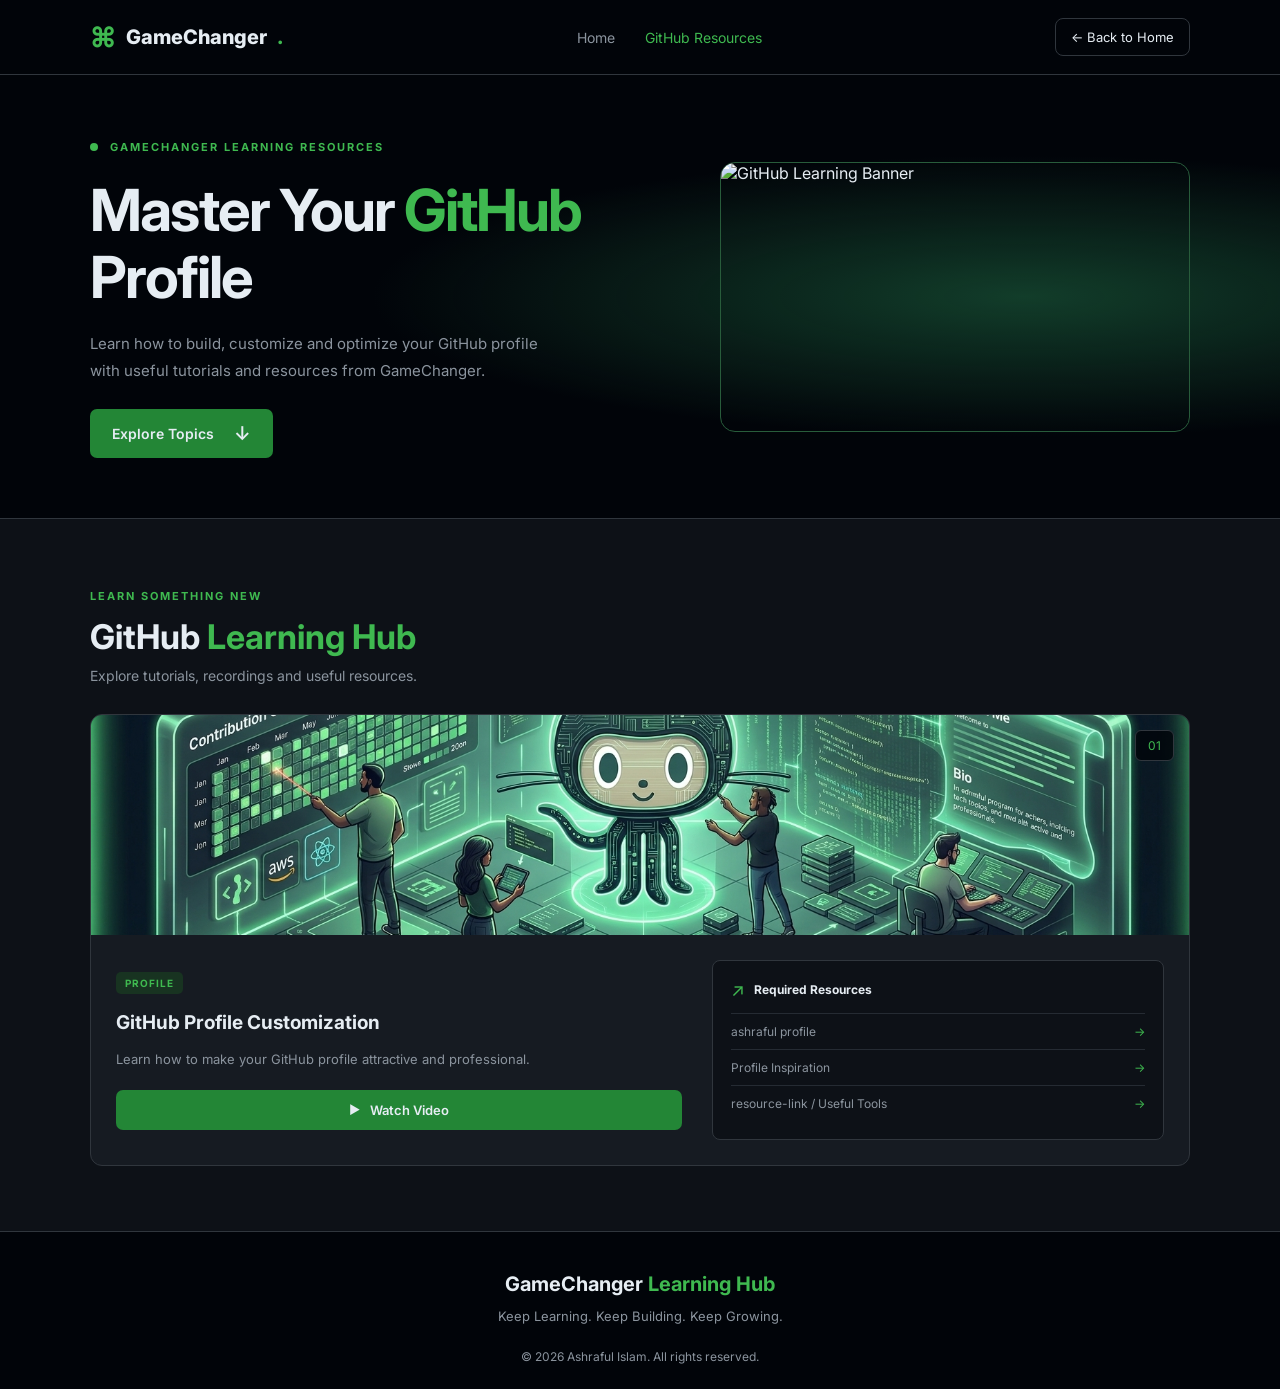
==== github.html @ 58d52b9a "game changer" ====
<!DOCTYPE html>
<html lang="en">
<head>
  <meta charset="UTF-8">
  <meta name="viewport" content="width=device-width, initial-scale=1.0">

  <title>GitHub Resources | GameChanger</title>

  <link rel="stylesheet" href="style/github.css">
</head>

<body>

  <!-- Navbar -->
  <header class="navbar">
    <a href="index.html" class="logo">
      <span class="logo-icon">⌘</span>
      GameChanger<span class="green">.</span>
    </a>

    <nav class="nav-links">
      <a href="index.html">Home</a>
      <a href="#topics" class="active">GitHub Resources</a>
    </nav>

    <a href="index.html" class="back-btn">← Back to Home</a>
  </header>


  <main>

    <!-- GitHub Hero -->
    <section class="github-hero">

      <div class="hero-content">
        <span class="hero-label">
          <span class="status-dot"></span>
          GAMECHANGER LEARNING RESOURCES
        </span>

        <h1>
          Master Your <span>GitHub</span> Profile
        </h1>

        <p>
          Learn how to build, customize and optimize
          your GitHub profile with useful tutorials
          and resources from GameChanger.
        </p>

        <a href="#topics" class="explore-btn">
          Explore Topics <span>↓</span>
        </a>
      </div>

      <div class="hero-art">
        <img
          src="../images/github-banner.jpg"
          alt="GitHub Learning Banner"
        >
      </div>

    </section>


    <!-- Topics Section -->
    <section class="topics-section" id="topics">

      <div class="section-heading">
        <div>
          <span class="section-label">LEARN SOMETHING NEW</span>
          <h2>GitHub <span>Learning Hub</span></h2>
          <p>
            Explore tutorials, recordings and useful resources.
          </p>
        </div>

      
      </div>


      <!-- Cards -->
      <div class="topic-grid" id="topicGrid">

        <!-- Card 1 -->
        <article class="topic-card">

          <div class="topic-image">
            <img
              src="../images/github-card.jpg"
              alt="GitHub Profile"
            >
            <span class="topic-number">01</span>
          </div>

          <div class="topic-content">
           <div class="right-topic">
            <span class="topic-tag">PROFILE</span>

            <h3>GitHub Profile Customization</h3>

            <p>
              Learn how to make your GitHub profile
              attractive and professional.
            </p>

            <a href="https://drive.google.com/file/d/17AgTu_vBeAfygV_lYhA2cY9wk18otj38/view" target="_blank" class="video-link">
              <span>▶</span> Watch Video
            </a>
           </div>

            <div class="resource-box">
              <div class="resource-title">
                <span>↗</span>
                <strong>Required Resources</strong>
              </div>

              <a href="https://github.com/ashraful-islam11" target="_blank">
                ashraful profile <span>→</span>
              </a>

              <a href="https://github.com/touhidcodes" target="_blank">
                Profile Inspiration <span>→</span>
              </a>

              <a href="https://github.com/touhidcodes/github-readme-profile" target="_blank">
               resource-link / Useful Tools <span>→</span>
              </a>
            </div>
          </div>

        </article>

      </div>

    

    </section>

  </main>


  <!-- Footer -->
  <footer class="footer">
    <h3>GameChanger <span>Learning Hub</span></h3>
    <p>Keep Learning. Keep Building. Keep Growing.</p>
    <p class="copyright">
      © 2026 Ashraful Islam. All rights reserved.
    </p>
  </footer>


  <script src="js/github.js"></script>

</body>
</html>
---- style/github.css ----
/* Google Font */
@import url('https://fonts.googleapis.com/css2?family=Inter:wght@400;500;600;700;800&display=swap');


/* Reset */
* {
  margin: 0;
  padding: 0;
  box-sizing: border-box;
}

html {
  scroll-behavior: smooth;
}

body {
  font-family: 'Inter', sans-serif;
  background: #0d1117;
  color: #e6edf3;
}

a {
  text-decoration: none;
  color: inherit;
}


/* Colors */
:root {
  --bg: #0d1117;
  --card: #161b22;
  --border: #30363d;
  --text: #e6edf3;
  --muted: #8b949e;
  --green: #3fb950;
  --green-dark: #238636;
}


/* Navbar */
.navbar {
  height: 75px;
  padding: 0 7%;
  display: flex;
  align-items: center;
  justify-content: space-between;
  background: #010409;
  border-bottom: 1px solid var(--border);
  position: sticky;
  top: 0;
  z-index: 100;
}

.logo {
  display: flex;
  align-items: center;
  gap: 10px;
  font-size: 20px;
  font-weight: 800;
}

.logo-icon {
  font-size: 28px;
  color: var(--green);
}

.green {
  color: var(--green);
}

.nav-links {
  display: flex;
  gap: 30px;
}

.nav-links a {
  color: var(--muted);
  font-size: 14px;
  transition: 0.3s;
}

.nav-links a:hover,
.nav-links a.active {
  color: var(--green);
}

.back-btn {
  border: 1px solid var(--border);
  border-radius: 8px;
  padding: 10px 15px;
  font-size: 13px;
  transition: 0.3s;
}

.back-btn:hover {
  border-color: var(--green);
  color: var(--green);
}


/* Hero */
.github-hero {
  min-height: 390px;
  padding: 60px 7%;
  display: flex;
  align-items: center;
  justify-content: space-between;
  gap: 40px;
  background:
    radial-gradient(
      ellipse at 80% 50%,
      #123d2a 0%,
      transparent 45%
    ),
    #010409;
  border-bottom: 1px solid var(--border);
}

.hero-content {
  flex: 1;
  max-width: 550px;
}

.hero-label {
  color: var(--green);
  font-size: 11px;
  font-weight: 700;
  letter-spacing: 2px;
}

.status-dot {
  display: inline-block;
  width: 8px;
  height: 8px;
  margin-right: 7px;
  border-radius: 50%;
  background: var(--green);
}

.github-hero h1 {
  margin-top: 22px;
  font-size: clamp(35px, 5vw, 58px);
  line-height: 1.15;
  letter-spacing: -2px;
}

.github-hero h1 span {
  color: var(--green);
}

.github-hero p {
  margin-top: 20px;
  max-width: 450px;
  color: var(--muted);
  font-size: 15px;
  line-height: 1.8;
}

.explore-btn {
  display: inline-flex;
  align-items: center;
  gap: 20px;
  margin-top: 25px;
  padding: 13px 22px;
  background: var(--green-dark);
  border-radius: 7px;
  font-size: 14px;
  font-weight: 600;
  transition: 0.3s;
}

.explore-btn:hover {
  background: #2ea043;
  transform: translateY(-3px);
}

.explore-btn span {
  font-size: 19px;
}

.hero-art {
  flex: 1;
  max-width: 470px;
  height: 270px;
  border: 1px solid #285c3b;
  border-radius: 15px;
  overflow: hidden;
}

.hero-art img {
  width: 100%;
  height: 100%;
  object-fit: cover;
}


/* Topics Section */
.topics-section {
  padding: 65px 7%;
}

.section-heading {
  display: flex;
  justify-content: space-between;
  align-items: flex-end;
  gap: 20px;
  margin-bottom: 30px;
}

.section-label {
  font-size: 11px;
  letter-spacing: 2px;
  color: var(--green);
  font-weight: 700;
}

.section-heading h2 {
  margin-top: 12px;
  font-size: 34px;
}

.section-heading h2 span {
  color: var(--green);
}

.section-heading p {
  margin-top: 10px;
  color: var(--muted);
  font-size: 14px;
}

.topic-count {
  padding: 9px 15px;
  background: #162b1e;
  color: var(--green);
  border: 1px solid #285c3b;
  border-radius: 30px;
  font-size: 12px;
  white-space: nowrap;
}


/* Search */
.search-box {
  width: 100%;
  max-width: 450px;
  height: 48px;
  display: flex;
  align-items: center;
  gap: 12px;
  padding: 0 15px;
  margin-bottom: 30px;
  background: var(--card);
  border: 1px solid var(--border);
  border-radius: 8px;
}

.search-box span {
  font-size: 25px;
  color: var(--muted);
}

.search-box input {
  flex: 1;
  width: 100%;
  border: none;
  outline: none;
  background: transparent;
  color: var(--text);
  font-size: 14px;
}

.search-box:focus-within {
  border-color: var(--green);
}





/* ==============================
   Topic Card
================================ */

.topic-card {
  display: grid;
  grid-template-columns: 1fr;
  background: var(--card);
  border: 1px solid var(--border);
  border-radius: 12px;
  overflow: hidden;
  transition: 0.3s;
}

.topic-card:hover {
  transform: translateY(-6px);
  border-color: #3d8b55;
  box-shadow: 0 12px 35px #00000055;
}


/* Card Image */

.topic-image {
  height: 220px;
  position: relative;
  overflow: hidden;
  background: #1c2530;
}

.topic-image img {
  width: 100%;
  height: 100%;
  object-fit: cover;
  transition: transform 0.4s;
  display: block;
}

.topic-card:hover .topic-image img {
  transform: scale(1.06);
}

.topic-number {
  position: absolute;
  top: 15px;
  right: 15px;
  padding: 7px 12px;
  background: #010409cc;
  border: 1px solid var(--border);
  border-radius: 6px;
  font-size: 12px;
  color: var(--green);
}


/* Card Content */

.topic-content {
  padding: 25px;
  display: grid;
  grid-template-columns: minmax(0, 1fr) minmax(0, 0.8fr);
  align-items: center;
  gap: 30px;
}

.right-topic {
  min-width: 0;
  padding-left: 0;
}

.topic-tag {
  display: inline-block;
  padding: 5px 9px;
  background: #183321;
  color: var(--green);
  border-radius: 5px;
  font-size: 10px;
  font-weight: 700;
  letter-spacing: 1px;
}

.topic-content h3 {
  margin-top: 15px;
  font-size: 19px;
  line-height: 1.5;
}

.right-topic p {
  margin-top: 10px;
  color: var(--muted);
  font-size: 13px;
  line-height: 1.7;
}


/* Video Button */

.video-link {
  display: flex;
  justify-content: center;
  align-items: center;
  gap: 10px;
  width: 100%;
  margin-top: 20px;
  padding: 12px;
  background: var(--green-dark);
  border-radius: 7px;
  font-size: 13px;
  font-weight: 600;
  transition: 0.3s;
}

.video-link:hover {
  background: #2ea043;
}

.video-link span {
  font-size: 12px;
}


/* Resources */

.resource-box {
  width: 100%;
  min-width: 0;
  margin-top: 0;
  padding: 18px;
  background: #0d1117;
  border: 1px solid var(--border);
  border-radius: 8px;
}

.resource-title {
  display: flex;
  align-items: center;
  gap: 9px;
  margin-bottom: 13px;
  font-size: 12px;
}

.resource-title span {
  color: var(--green);
  font-size: 18px;
}

.resource-box > a {
  display: flex;
  justify-content: space-between;
  gap: 10px;
  padding: 10px 0;
  border-top: 1px solid #252b33;
  color: var(--muted);
  font-size: 12px;
  transition: 0.3s;
  overflow-wrap: anywhere;
}

.resource-box > a:hover {
  color: var(--green);
}

.resource-box > a span {
  color: var(--green);
  flex-shrink: 0;
}




/* ==============================
   Responsive Design
================================ */

/* Tablet */

@media (max-width: 900px) {

  .topic-content {
    grid-template-columns: minmax(0, 1fr) minmax(0, 0.8fr);
    gap: 20px;
    padding: 20px;
  }

  .topic-content h3 {
    font-size: 17px;
  }

  .resource-box {
    padding: 14px;
  }

}


/* Small Tablet */

@media (max-width: 700px) {

  .navbar {
    padding: 0 5%;
  }

  .nav-links {
    display: none;
  }

  .logo {
    font-size: 17px;
  }

  .github-hero {
    padding: 45px 5%;
    flex-direction: column;
    align-items: flex-start;
  }

  .hero-art {
    width: 100%;
    max-width: 100%;
    height: 220px;
  }

  .topics-section {
    padding: 45px 5%;
  }

  .section-heading {
    align-items: flex-start;
    flex-direction: column;
  }

  .section-heading h2 {
    font-size: 28px;
  }

  /* Card Content */

  .topic-content {
    grid-template-columns: 1fr;
    gap: 20px;
  }

  .resource-box {
    width: 100%;
  }

}


/* Mobile */

@media (max-width: 550px) {

  .topic-image {
    height: 210px;
  }

  .back-btn {
    font-size: 11px;
    padding: 9px;
  }

  .github-hero h1 {
    font-size: 39px;
  }

  .topic-content {
    padding: 18px;
  }

  .topic-content h3 {
    font-size: 18px;
  }

  .resource-box {
    padding: 15px;
  }

}


/* Small Mobile */

@media (max-width: 380px) {

  .topic-content {
    padding: 14px;
    gap: 18px;
  }

  .topic-image {
    height: 170px;
  }

  .github-hero h1 {
    font-size: 32px;
  }

  .topic-content h3 {
    font-size: 16px;
  }

  .resource-box > a {
    font-size: 11px;
  }

  .video-link {
    font-size: 12px;
  }

}


/* Footer */
.footer {
  padding: 40px 7% 25px;
  text-align: center;
  background: #010409;
  border-top: 1px solid var(--border);
}

.footer h3 {
  font-size: 20px;
}

.footer h3 span {
  color: var(--green);
}

.footer > p {
  margin-top: 12px;
  color: var(--muted);
  font-size: 13px;
}

.footer .copyright {
  margin-top: 25px;
  font-size: 12px;
}


/* Responsive */
@media (max-width: 1000px) {
  .topic-grid {
    grid-template-columns: repeat(2, minmax(0, 1fr));
  }
}

@media (max-width: 700px) {
  .navbar {
    padding: 0 5%;
  }

  .nav-links {
    display: none;
  }

  .logo {
    font-size: 17px;
  }

  .github-hero {
    padding: 45px 5%;
    flex-direction: column;
    align-items: flex-start;
  }

  .hero-art {
    width: 100%;
    max-width: 100%;
    height: 220px;
  }

  .topics-section {
    padding: 45px 5%;
  }

  .section-heading {
    align-items: flex-start;
    flex-direction: column;
  }

  .section-heading h2 {
    font-size: 28px;
  }
}

@media (max-width: 550px) {
  .topic-grid {
    grid-template-columns: 1fr;
  }

  .topic-image {
    height: 210px;
  }

  .back-btn {
    font-size: 11px;
    padding: 9px;
  }

  .github-hero h1 {
    font-size: 39px;
  }
}
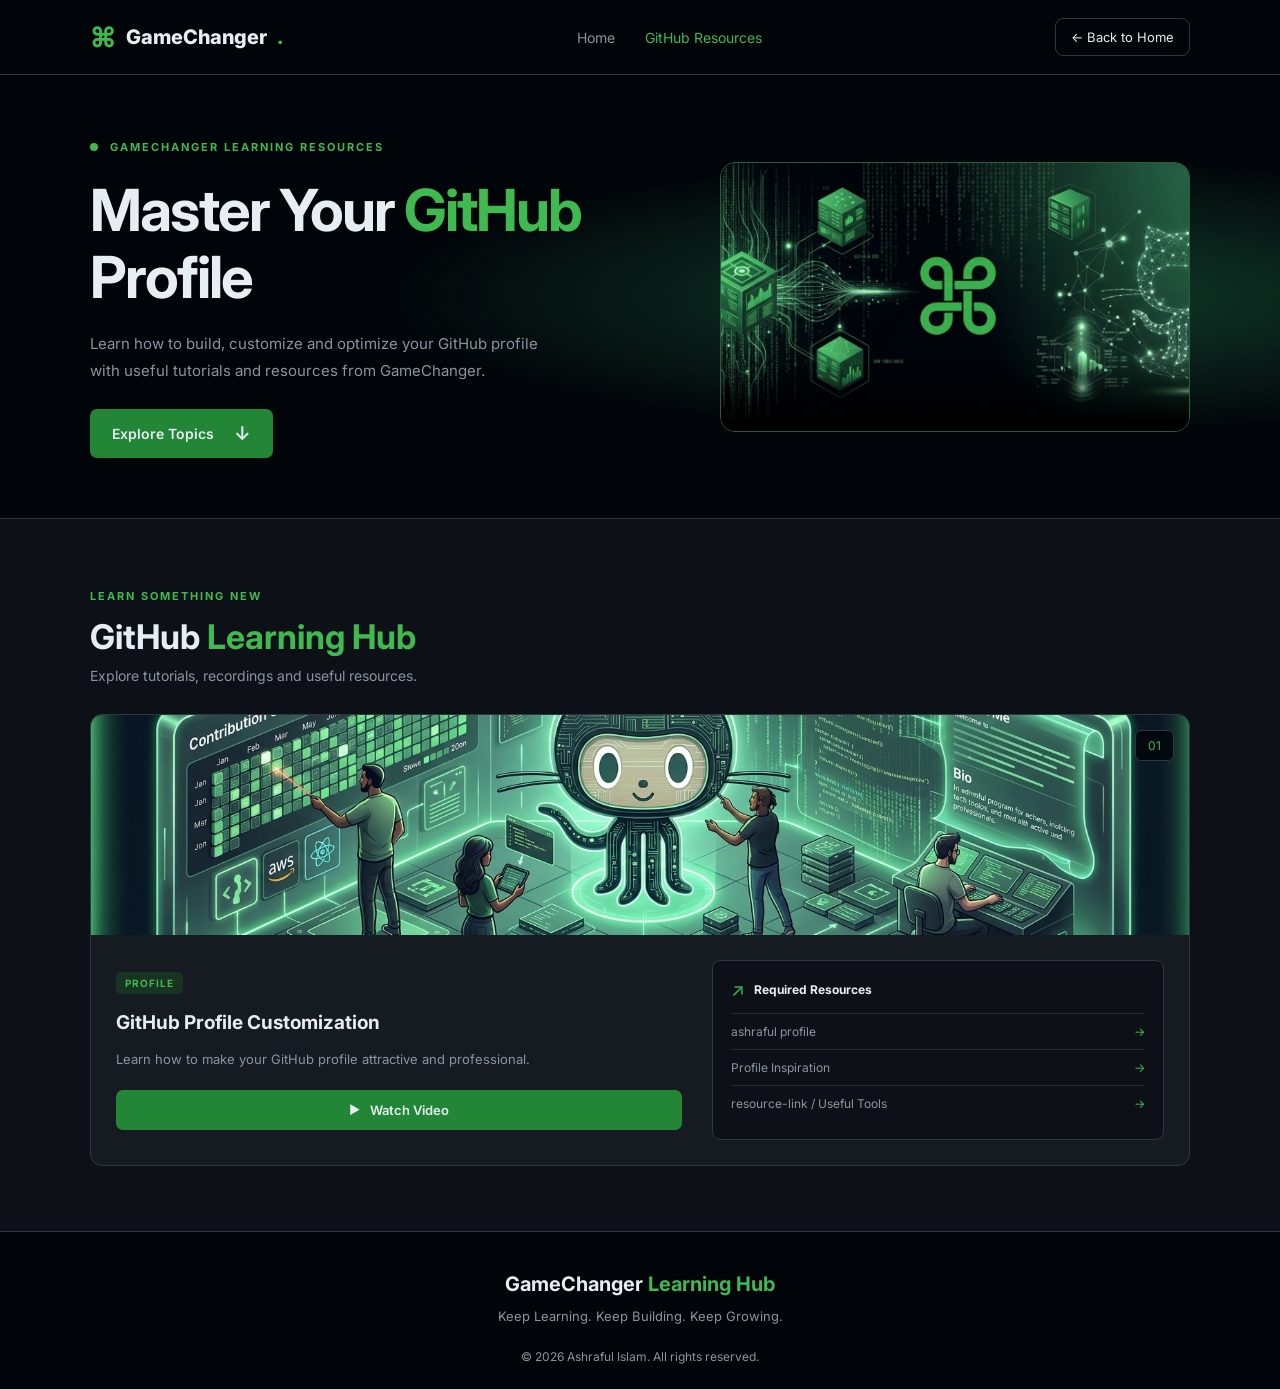
==== commit 8b040937: "game changer project is done" ====
--- a/github.html
+++ b/github.html
@@ -56,7 +56,7 @@
 
       <div class="hero-art">
         <img
-          src="../images/github-banner.jpg"
+          src="images/Gemini_Generated_Image_o7ryu0o7ryu0o7ry.jpg"
           alt="GitHub Learning Banner"
         >
       </div>
@@ -88,7 +88,7 @@
 
           <div class="topic-image">
             <img
-              src="../images/github-card.jpg"
+              src="images/github-card.jpg"
               alt="GitHub Profile"
             >
             <span class="topic-number">01</span>
